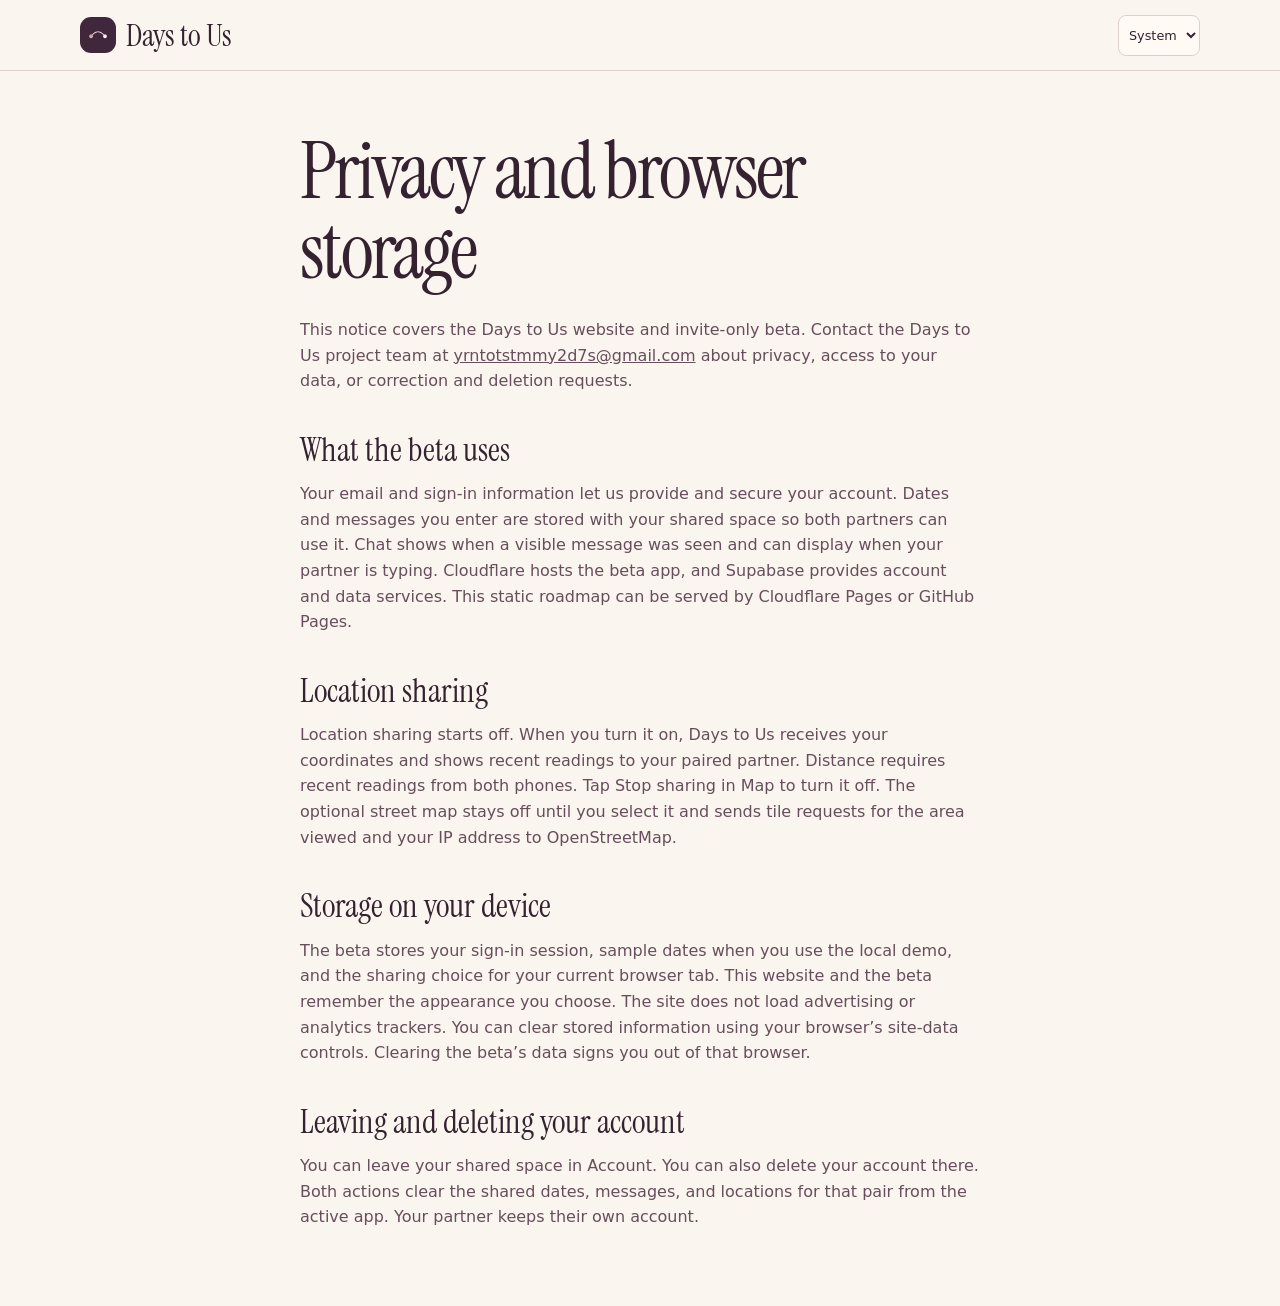
==== privacy.html @ bbaaae5e "Publish the Days to Us roadmap" ====
<!doctype html>
<html lang="en">
<head>
  <meta charset="utf-8">
  <meta http-equiv="Content-Security-Policy" content="default-src 'none'; script-src 'self'; style-src 'self'; img-src 'self'; font-src 'self'; base-uri 'none'; form-action 'none'">
  <meta name="referrer" content="no-referrer">
  <meta name="viewport" content="width=device-width, initial-scale=1">
  <meta name="theme-color" content="#faf5ee">
  <title>Privacy and browser storage · Days to Us</title>
  <link rel="icon" href="assets/icon.png">
  <link rel="stylesheet" href="styles.css">
  <script src="roadmap.js" defer></script>
</head>
<body>
  <header class="site-header">
    <div class="shell site-header-inner">
      <a class="brand" href="./"><img src="assets/icon.png" width="36" height="36" alt="">Days to Us</a>
      <select class="appearance" aria-label="Appearance" hidden>
        <option value="system">System</option>
        <option value="light">Light</option>
        <option value="dark">Dark</option>
      </select>
    </div>
  </header>
  <main class="shell policy">
    <h1>Privacy and browser storage</h1>
    <p>This notice covers the Days to Us website and invite-only beta. Contact the Days to Us project team at <a href="mailto:yrntotstmmy2d7s@gmail.com">yrntotstmmy2d7s@gmail.com</a> about privacy, access to your data, or correction and deletion requests.</p>
    <h2>What the beta uses</h2>
    <p>Your email and sign-in information let us provide and secure your account. Dates and messages you enter are stored with your shared space so both partners can use it. Chat shows when a visible message was seen and can display when your partner is typing. Cloudflare hosts the beta app, and Supabase provides account and data services. This static roadmap can be served by Cloudflare Pages or GitHub Pages.</p>
    <h2>Location sharing</h2>
    <p>Location sharing starts off. When you turn it on, Days to Us receives your coordinates and shows recent readings to your paired partner. Distance requires recent readings from both phones. Tap Stop sharing in Map to turn it off. The optional street map stays off until you select it and sends tile requests for the area viewed and your IP address to OpenStreetMap.</p>
    <h2>Storage on your device</h2>
    <p>The beta stores your sign-in session, sample dates when you use the local demo, and the sharing choice for your current browser tab. This website and the beta remember the appearance you choose. The site does not load advertising or analytics trackers. You can clear stored information using your browser’s site-data controls. Clearing the beta’s data signs you out of that browser.</p>
    <h2>Leaving and deleting your account</h2>
    <p>You can leave your shared space in Account. You can also delete your account there. Both actions clear the shared dates, messages, and locations for that pair from the active app. Your partner keeps their own account.</p>
  </main>
</body>
</html>
---- styles.css ----
@font-face {
  font-family: 'Instrument Serif';
  src: url('assets/instrument-serif.ttf') format('truetype');
  font-style: normal;
  font-display: swap;
}

@font-face {
  font-family: 'Instrument Serif';
  src: url('assets/instrument-serif-italic.ttf') format('truetype');
  font-style: italic;
  font-display: swap;
}

:root {
  color-scheme: light;
  --paper: #faf5ee;
  --light: #fffaf4;
  --ink: #352231;
  --plum: #43253e;
  --rose: #8b435c;
  --muted: #674e5d;
  --line: #deced0;
  --on-plum: #fffaf4;
  --display: 'Instrument Serif', Georgia, serif;
  background: var(--paper);
  color: var(--ink);
  font-family: Inter, system-ui, -apple-system, sans-serif;
  line-height: 1.6;
}

:root[data-theme='dark'] {
  color-scheme: dark;
  --paper: #17141c;
  --light: #211c28;
  --ink: #f3e8f2;
  --plum: #603d63;
  --rose: #e4a9c7;
  --muted: #c7b5cb;
  --line: #503f56;
}

* { box-sizing: border-box; }
html { scroll-behavior: smooth; }
body { margin: 0; }
section[id] { scroll-margin-top: 98px; }
img { display: block; max-width: 100%; }
a { color: inherit; }
button { font: inherit; }
[hidden] { display: none !important; }
:focus-visible { outline: 3px solid #a65b73; outline-offset: 4px; }
::selection { color: var(--plum); background: #edced9; }

.shell { width: min(1120px, calc(100% - 64px)); margin-inline: auto; }
.skip-link { position: fixed; top: 12px; left: 12px; transform: translateY(-160%); z-index: 3; background: var(--light); padding: 12px; }
.skip-link:focus { transform: none; }
.site-header { position: sticky; top: 0; z-index: 2; border-bottom: 1px solid var(--line); background: #faf5eef5; }
.site-header-inner { display: flex; align-items: center; justify-content: space-between; min-height: 70px; gap: 24px; }
.brand { display: inline-flex; gap: 10px; align-items: center; font: 31px/1 var(--display); text-decoration: none; white-space: nowrap; }
.brand img { border-radius: 11px; }
nav { display: flex; gap: 33px; }
nav a, .header-link, .simple-link, .footer-beta { font-size: .89rem; font-weight: 650; text-decoration: none; white-space: nowrap; }
nav a:hover, .simple-link:hover, .footer-beta:hover { text-decoration: underline; text-underline-offset: .25em; }
.header-link { border: 1px solid #cdb6bf; border-radius: 100px; padding: 9px 15px; }
.header-link:hover { background: #efe0e0; }
.header-actions { display: flex; gap: 9px; align-items: center; }
.appearance { font: inherit; color: var(--ink); background: var(--light); border: 1px solid var(--line); border-radius: 8px; font-size: .8rem; min-height: 41px; padding-inline: 6px; }
.header-link span, .footer-beta span, .hero-links span { margin-left: 5px; }

.hero { display: grid; grid-template-columns: 1fr 1.02fr; gap: clamp(30px, 5vw, 76px); align-items: center; padding-block: 70px 78px; }
.eyebrow { margin: 0 0 21px; color: var(--rose); font-size: .76rem; font-weight: 700; letter-spacing: .085em; text-transform: uppercase; }
.live-dot { display: inline-block; width: 8px; height: 8px; margin-right: 4px; border-radius: 50%; background: #ab6579; }
h1, h2, h3, p { margin-top: 0; }
h1, h2, h3 { font-family: var(--display); font-weight: 400; }
h1 { font-size: clamp(5rem, 10vw, 9.15rem); line-height: .82; letter-spacing: -.033em; margin-bottom: 26px; }
h1 em { color: var(--rose); font-weight: 400; }
.intro { max-width: 420px; color: var(--muted); font-size: clamp(1rem, 1.48vw, 1.24rem); margin-bottom: 28px; }
.hero-links { display: flex; flex-wrap: wrap; gap: 14px 22px; align-items: center; }
.button { display: inline-block; background: var(--plum); color: var(--light); padding: 13px 18px; border-radius: 100px; font-size: .89rem; font-weight: 650; text-decoration: none; transition: background-color 160ms ease; }
.button:hover { background: #603556; }
.simple-link { color: var(--plum); padding-block: 9px; }

.hero-visual {
  min-width: 0;
  min-height: 588px;
  position: relative;
  isolation: isolate;
  display: grid;
  place-items: center;
  align-content: center;
  gap: 19px;
  margin: 0;
  padding: 27px 16px 24px;
  overflow: hidden;
  border: 1px solid #e5cfd2;
  border-radius: 18px 104px 18px 18px;
  background: radial-gradient(ellipse at 24% 28%, #fbf1e9 0, #f4e4e7 56%, #ebd2da 100%);
}
.preview-controls { display: flex; flex-wrap: wrap; justify-content: center; gap: 4px; padding: 4px; border: 1px solid #ddc5cd; border-radius: 100px; background: #fffaf4c9; }
.preview-controls button { min-height: 42px; padding-inline: 15px; border: 0; border-radius: 100px; background: transparent; color: var(--plum); cursor: pointer; font-size: .83rem; font-weight: 650; transition: background-color 160ms ease; }
.preview-controls button[aria-pressed='true'] { color: var(--light); background: var(--plum); }
.preview-controls button:hover:not([aria-pressed='true']) { background: #f1e1e6; }
.preview-panel { display: grid; justify-items: center; gap: 13px; width: 100%; margin: 0; animation: preview-in 220ms ease-out; }
.phone { width: min(197px, 75%); border: 5px solid var(--plum); border-radius: 25px; overflow: hidden; background: var(--paper); box-shadow: 0 16px 35px #43253e29, 0 3px 8px #43253e25; }
.phone img { width: 100%; height: auto; }
.rings { position: absolute; width: 534px; aspect-ratio: 1; left: 66%; top: 51%; transform: translate(-50%,-50%); z-index: -1; pointer-events: none; }
.rings span { position: absolute; inset: 30px; border: 1px solid #a36c896b; border-radius: 50%; }
.rings span:nth-child(2) { inset: 67px; }
.rings::after { content: ''; position: absolute; left: 25%; bottom: 12%; width: 9px; height: 9px; border-radius: 50%; background: #99627b; }
figcaption { font-size: .76rem; font-weight: 600; color: var(--muted); text-align: center; }

@keyframes preview-in {
  from { opacity: 0; transform: translateY(5px); }
  to { opacity: 1; transform: none; }
}

.built { background: var(--plum); color: var(--light); padding-block: 66px 76px; }
.section-title { display: flex; justify-content: space-between; align-items: end; gap: 20px 32px; margin-bottom: 33px; }
.section-title h2 { margin-bottom: 0; font-size: clamp(3.6rem, 7vw, 6rem); line-height: .95; letter-spacing: -.02em; }
.section-title p { max-width: 350px; margin: 0; color: var(--muted); }
.built .section-title p, .feature-grid p { color: #e9d5de; }
.feature-grid { display: grid; grid-template-columns: repeat(3, 1fr); border: solid #86637b; border-width: 1px 0; }
.feature-grid article { padding: 26px 25px; }
.feature-grid article:not(:nth-child(3n)) { border-right: 1px solid #86637b; }
.feature-grid article:nth-child(n+4) { border-top: 1px solid #86637b; }
.feature-grid article:nth-child(3n+1) { padding-left: 0; }
.feature-grid h3, .milestone h3 { margin-bottom: 5px; font-size: 2rem; line-height: 1.1; }
.feature-grid p, .milestone p { margin-bottom: 0; font-size: .94rem; }

.roadmap { padding-block: 72px 88px; }
.roadmap-toolbar { display: flex; align-items: center; justify-content: space-between; flex-wrap: wrap; gap: 10px 16px; margin-bottom: 19px; }
.filters { display: flex; flex-wrap: wrap; align-items: center; gap: 7px; }
.filters button { min-height: 44px; min-width: 54px; border: 1px solid var(--line); border-radius: 100px; cursor: pointer; padding: 6px 16px; font-size: .87rem; font-weight: 650; color: var(--ink); background: transparent; transition: background-color 160ms ease; }
.filters button[aria-pressed='true'] { background: var(--plum); color: var(--light); border-color: var(--plum); }
.filters button:hover:not([aria-pressed='true']) { background: #f0e1e3; }
.filter-count { color: var(--muted); font-size: .8rem; font-weight: 600; margin: 0; }
.filter-count:empty { display: none; }
.roadmap-list { border: 1px solid var(--line); border-radius: 14px; background: var(--light); }
.milestone { display: grid; grid-template-columns: 104px 1fr; align-items: start; gap: 18px; padding: 22px 23px; }
.milestone:not([hidden]) ~ .milestone:not([hidden]) { border-top: 1px solid var(--line); }
.milestone p { color: var(--muted); }
.stage { justify-self: start; margin-top: 3px; padding: 4px 13px; border-radius: 100px; font-size: .72rem; font-weight: 750; letter-spacing: .045em; text-transform: uppercase; }
.stage-live { background: #e6eadc; color: #354631; }
.stage-next { background: #f0dce4; color: #6f354e; }
.stage-later { background: #e9e1ec; color: #58415e; }
.site-footer { border-top: 1px solid var(--line); background: #f4e9df; }
.footer-inner { display: flex; align-items: center; justify-content: space-between; min-height: 90px; gap: 16px; }
.footer-links { display: flex; align-items: center; flex-wrap: wrap; gap: 9px 22px; }
.policy { max-width: min(680px, calc(100% - 36px)); padding-block: 60px; }
.policy h1 { font-size: clamp(3rem, 9vw, 5rem); line-height: 1; }
.policy h2 { margin-top: 30px; margin-bottom: 5px; font-size: 2.05rem; }
.policy p { color: var(--muted); }

[data-theme='dark'] .site-header { background: #17141cf5; }
[data-theme='dark'] .header-link { border-color: var(--line); }
[data-theme='dark'] .header-link:hover,
[data-theme='dark'] .filters button:hover:not([aria-pressed='true']),
[data-theme='dark'] .preview-controls button:hover:not([aria-pressed='true']) { background: #35273d; }
[data-theme='dark'] .button,
[data-theme='dark'] .filters button[aria-pressed='true'],
[data-theme='dark'] .preview-controls button[aria-pressed='true'] { color: var(--on-plum); }
[data-theme='dark'] .simple-link,
[data-theme='dark'] .preview-controls button:not([aria-pressed='true']) { color: var(--ink); }
[data-theme='dark'] .hero-visual { border-color: var(--line); background: radial-gradient(ellipse at 24% 28%, #392a42, #2d2135 68%, #271e2e); }
[data-theme='dark'] .preview-controls { background: #211c28e8; border-color: var(--line); }
[data-theme='dark'] .rings span { border-color: #b184a060; }
[data-theme='dark'] .built { color: var(--ink); background: #261b2b; }
[data-theme='dark'] .site-footer { background: #211c28; }
[data-theme='dark'] .stage-live { color: #d3e7cb; background: #344337; }
[data-theme='dark'] .stage-next { color: #f3cbdf; background: #503447; }
[data-theme='dark'] .stage-later { color: #e3d6ed; background: #41344a; }

@media (max-width: 880px) {
  .hero-visual { min-height: 530px; }
  .phone { width: min(180px, 78%); }
  .hero { gap: 30px; }
}

@media (max-width: 660px) {
  .shell { width: calc(100% - 36px); }
  section[id] { scroll-margin-top: 80px; }
  .site-header-inner { min-height: 64px; gap: 12px; }
  .site-header .brand { font-size: 27px; gap: 7px; }
  .site-header .brand img { width: 29px; height: 29px; border-radius: 8px; }
  .site-header nav { display: none; }
  .header-actions { gap: 5px; }
  .header-link { padding-inline: 9px; }
  .header-link span { display: none; }
  .hero { grid-template-columns: 1fr; padding-block: 44px 52px; }
  h1 { font-size: clamp(4.7rem, 16vw, 6.7rem); }
  .hero-visual { min-height: 476px; padding-block: 19px; border-top-right-radius: 68px; }
  .phone { width: min(166px, 75%); }
  .section-title { flex-direction: column; align-items: start; }
  .built, .roadmap { padding-block: 52px; }
  .feature-grid { grid-template-columns: 1fr; }
  .feature-grid article, .feature-grid article:not(:nth-child(3n)), .feature-grid article:nth-child(3n+1) { padding: 20px 0; border-right: 0; }
  .feature-grid article + article { border-top: 1px solid #86637b; }
  .milestone { grid-template-columns: 61px 1fr; gap: 10px; padding: 17px 12px; }
  .stage { padding-inline: 8px; }
  .milestone h3 { font-size: 1.82rem; }
  .footer-inner { flex-wrap: wrap; padding-block: 22px; }
}

@media (prefers-reduced-motion: reduce) {
  html { scroll-behavior: auto; }
  .preview-panel { animation: none; }
  .button, .filters button, .preview-controls button { transition: none; }
}
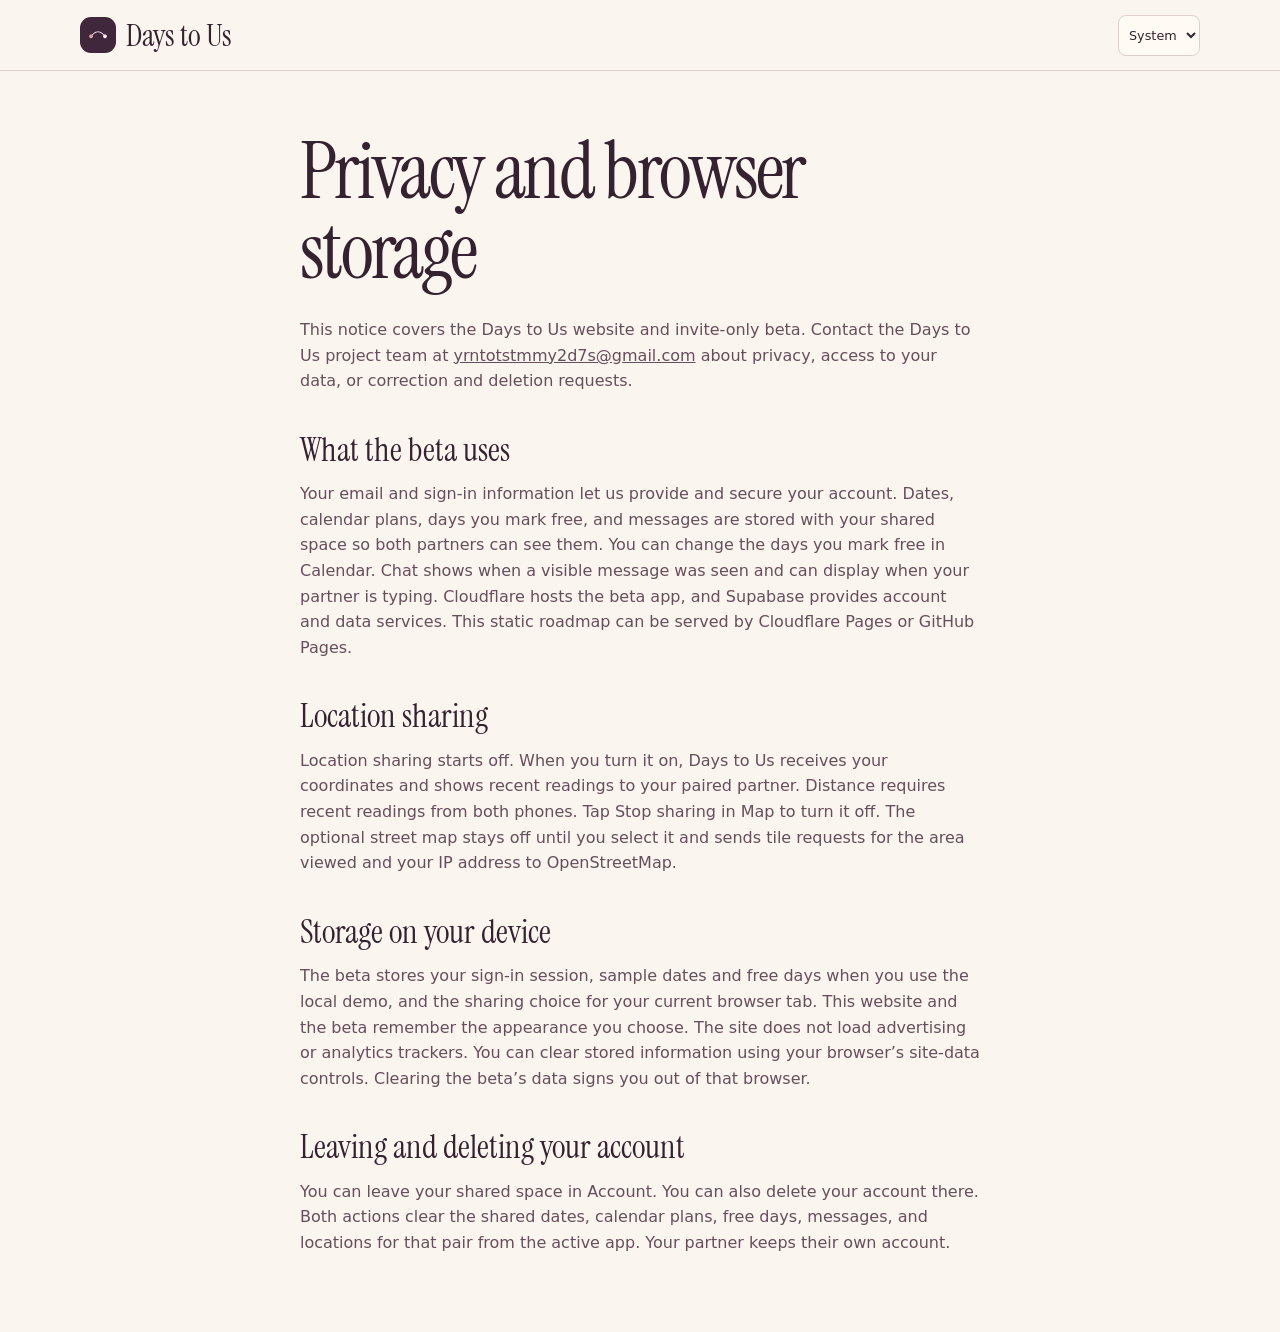
==== commit e5fab8bf: "Describe shared calendar and free time data" ====
--- a/privacy.html
+++ b/privacy.html
@@ -26,13 +26,13 @@
     <h1>Privacy and browser storage</h1>
     <p>This notice covers the Days to Us website and invite-only beta. Contact the Days to Us project team at <a href="mailto:yrntotstmmy2d7s@gmail.com">yrntotstmmy2d7s@gmail.com</a> about privacy, access to your data, or correction and deletion requests.</p>
     <h2>What the beta uses</h2>
-    <p>Your email and sign-in information let us provide and secure your account. Dates and messages you enter are stored with your shared space so both partners can use it. Chat shows when a visible message was seen and can display when your partner is typing. Cloudflare hosts the beta app, and Supabase provides account and data services. This static roadmap can be served by Cloudflare Pages or GitHub Pages.</p>
+    <p>Your email and sign-in information let us provide and secure your account. Dates, calendar plans, days you mark free, and messages are stored with your shared space so both partners can see them. You can change the days you mark free in Calendar. Chat shows when a visible message was seen and can display when your partner is typing. Cloudflare hosts the beta app, and Supabase provides account and data services. This static roadmap can be served by Cloudflare Pages or GitHub Pages.</p>
     <h2>Location sharing</h2>
     <p>Location sharing starts off. When you turn it on, Days to Us receives your coordinates and shows recent readings to your paired partner. Distance requires recent readings from both phones. Tap Stop sharing in Map to turn it off. The optional street map stays off until you select it and sends tile requests for the area viewed and your IP address to OpenStreetMap.</p>
     <h2>Storage on your device</h2>
-    <p>The beta stores your sign-in session, sample dates when you use the local demo, and the sharing choice for your current browser tab. This website and the beta remember the appearance you choose. The site does not load advertising or analytics trackers. You can clear stored information using your browser’s site-data controls. Clearing the beta’s data signs you out of that browser.</p>
+    <p>The beta stores your sign-in session, sample dates and free days when you use the local demo, and the sharing choice for your current browser tab. This website and the beta remember the appearance you choose. The site does not load advertising or analytics trackers. You can clear stored information using your browser’s site-data controls. Clearing the beta’s data signs you out of that browser.</p>
     <h2>Leaving and deleting your account</h2>
-    <p>You can leave your shared space in Account. You can also delete your account there. Both actions clear the shared dates, messages, and locations for that pair from the active app. Your partner keeps their own account.</p>
+    <p>You can leave your shared space in Account. You can also delete your account there. Both actions clear the shared dates, calendar plans, free days, messages, and locations for that pair from the active app. Your partner keeps their own account.</p>
   </main>
 </body>
 </html>
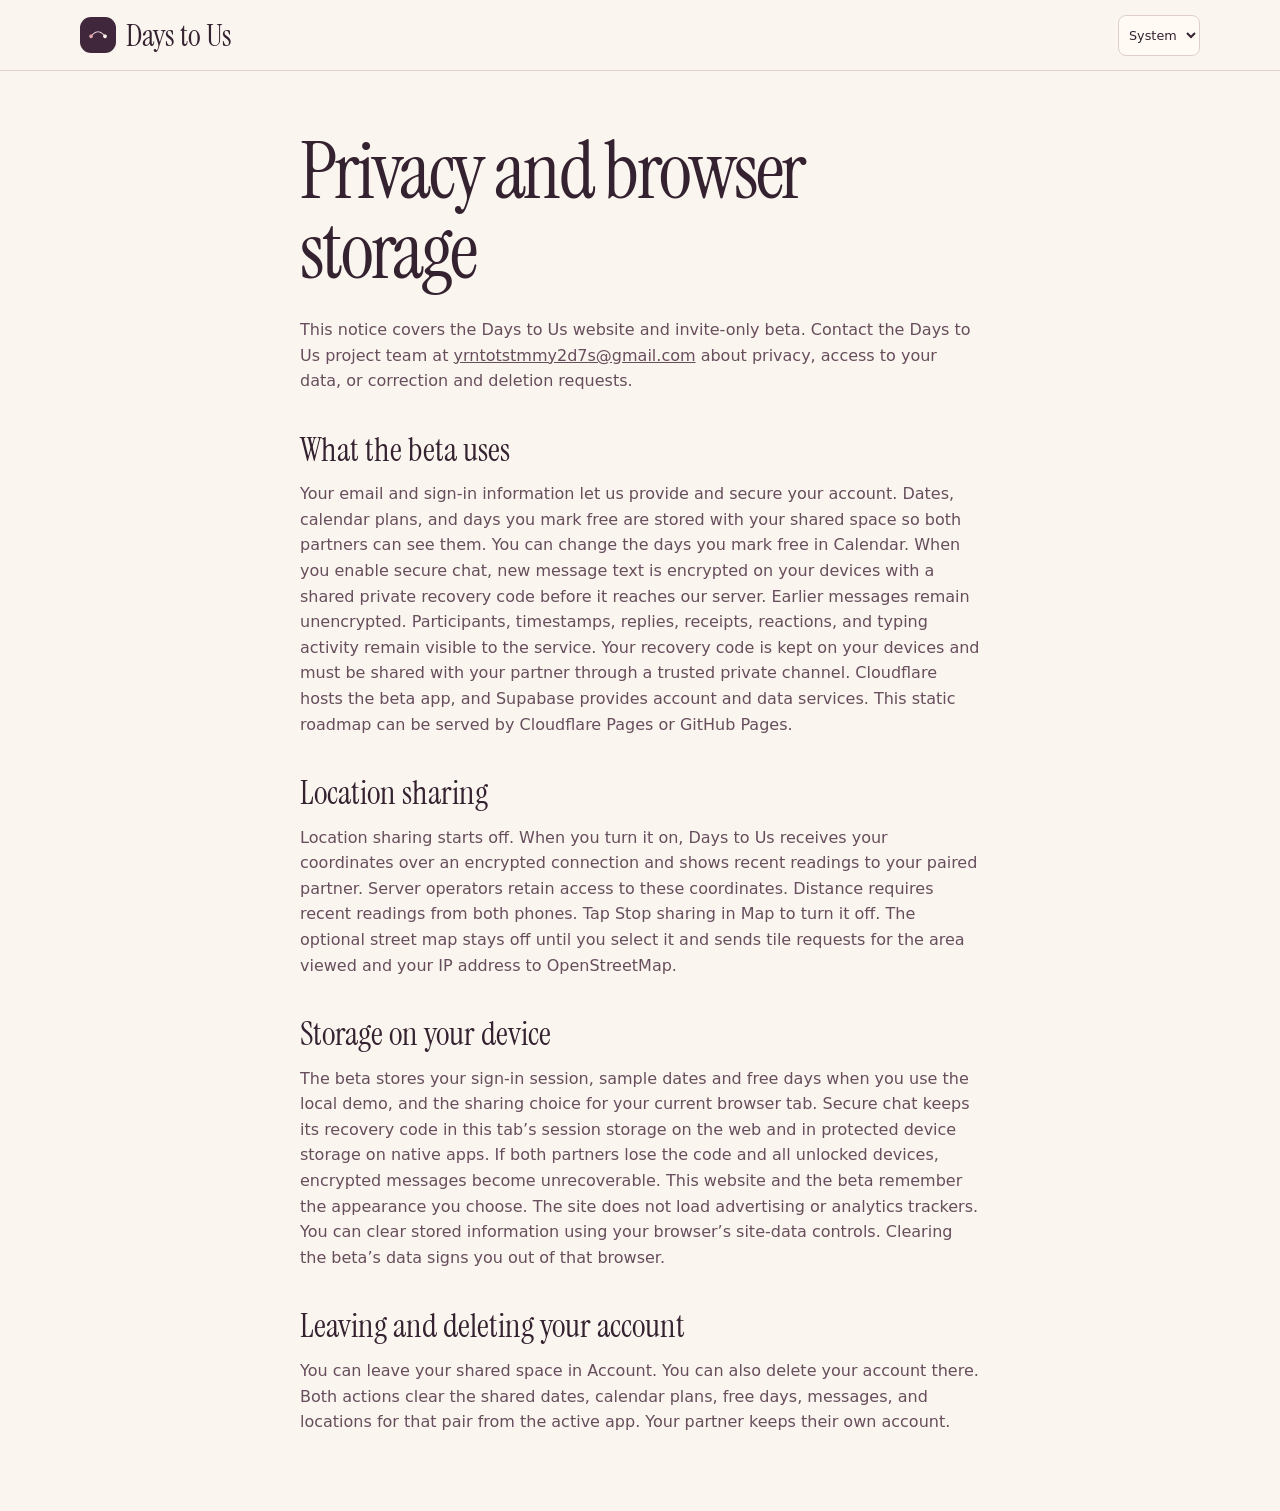
==== commit 3962207c: "Explain secure chat and device recovery" ====
--- a/privacy.html
+++ b/privacy.html
@@ -26,11 +26,11 @@
     <h1>Privacy and browser storage</h1>
     <p>This notice covers the Days to Us website and invite-only beta. Contact the Days to Us project team at <a href="mailto:yrntotstmmy2d7s@gmail.com">yrntotstmmy2d7s@gmail.com</a> about privacy, access to your data, or correction and deletion requests.</p>
     <h2>What the beta uses</h2>
-    <p>Your email and sign-in information let us provide and secure your account. Dates, calendar plans, days you mark free, and messages are stored with your shared space so both partners can see them. You can change the days you mark free in Calendar. Chat shows when a visible message was seen and can display when your partner is typing. Cloudflare hosts the beta app, and Supabase provides account and data services. This static roadmap can be served by Cloudflare Pages or GitHub Pages.</p>
+    <p>Your email and sign-in information let us provide and secure your account. Dates, calendar plans, and days you mark free are stored with your shared space so both partners can see them. You can change the days you mark free in Calendar. When you enable secure chat, new message text is encrypted on your devices with a shared private recovery code before it reaches our server. Earlier messages remain unencrypted. Participants, timestamps, replies, receipts, reactions, and typing activity remain visible to the service. Your recovery code is kept on your devices and must be shared with your partner through a trusted private channel. Cloudflare hosts the beta app, and Supabase provides account and data services. This static roadmap can be served by Cloudflare Pages or GitHub Pages.</p>
     <h2>Location sharing</h2>
-    <p>Location sharing starts off. When you turn it on, Days to Us receives your coordinates and shows recent readings to your paired partner. Distance requires recent readings from both phones. Tap Stop sharing in Map to turn it off. The optional street map stays off until you select it and sends tile requests for the area viewed and your IP address to OpenStreetMap.</p>
+    <p>Location sharing starts off. When you turn it on, Days to Us receives your coordinates over an encrypted connection and shows recent readings to your paired partner. Server operators retain access to these coordinates. Distance requires recent readings from both phones. Tap Stop sharing in Map to turn it off. The optional street map stays off until you select it and sends tile requests for the area viewed and your IP address to OpenStreetMap.</p>
     <h2>Storage on your device</h2>
-    <p>The beta stores your sign-in session, sample dates and free days when you use the local demo, and the sharing choice for your current browser tab. This website and the beta remember the appearance you choose. The site does not load advertising or analytics trackers. You can clear stored information using your browser’s site-data controls. Clearing the beta’s data signs you out of that browser.</p>
+    <p>The beta stores your sign-in session, sample dates and free days when you use the local demo, and the sharing choice for your current browser tab. Secure chat keeps its recovery code in this tab’s session storage on the web and in protected device storage on native apps. If both partners lose the code and all unlocked devices, encrypted messages become unrecoverable. This website and the beta remember the appearance you choose. The site does not load advertising or analytics trackers. You can clear stored information using your browser’s site-data controls. Clearing the beta’s data signs you out of that browser.</p>
     <h2>Leaving and deleting your account</h2>
     <p>You can leave your shared space in Account. You can also delete your account there. Both actions clear the shared dates, calendar plans, free days, messages, and locations for that pair from the active app. Your partner keeps their own account.</p>
   </main>
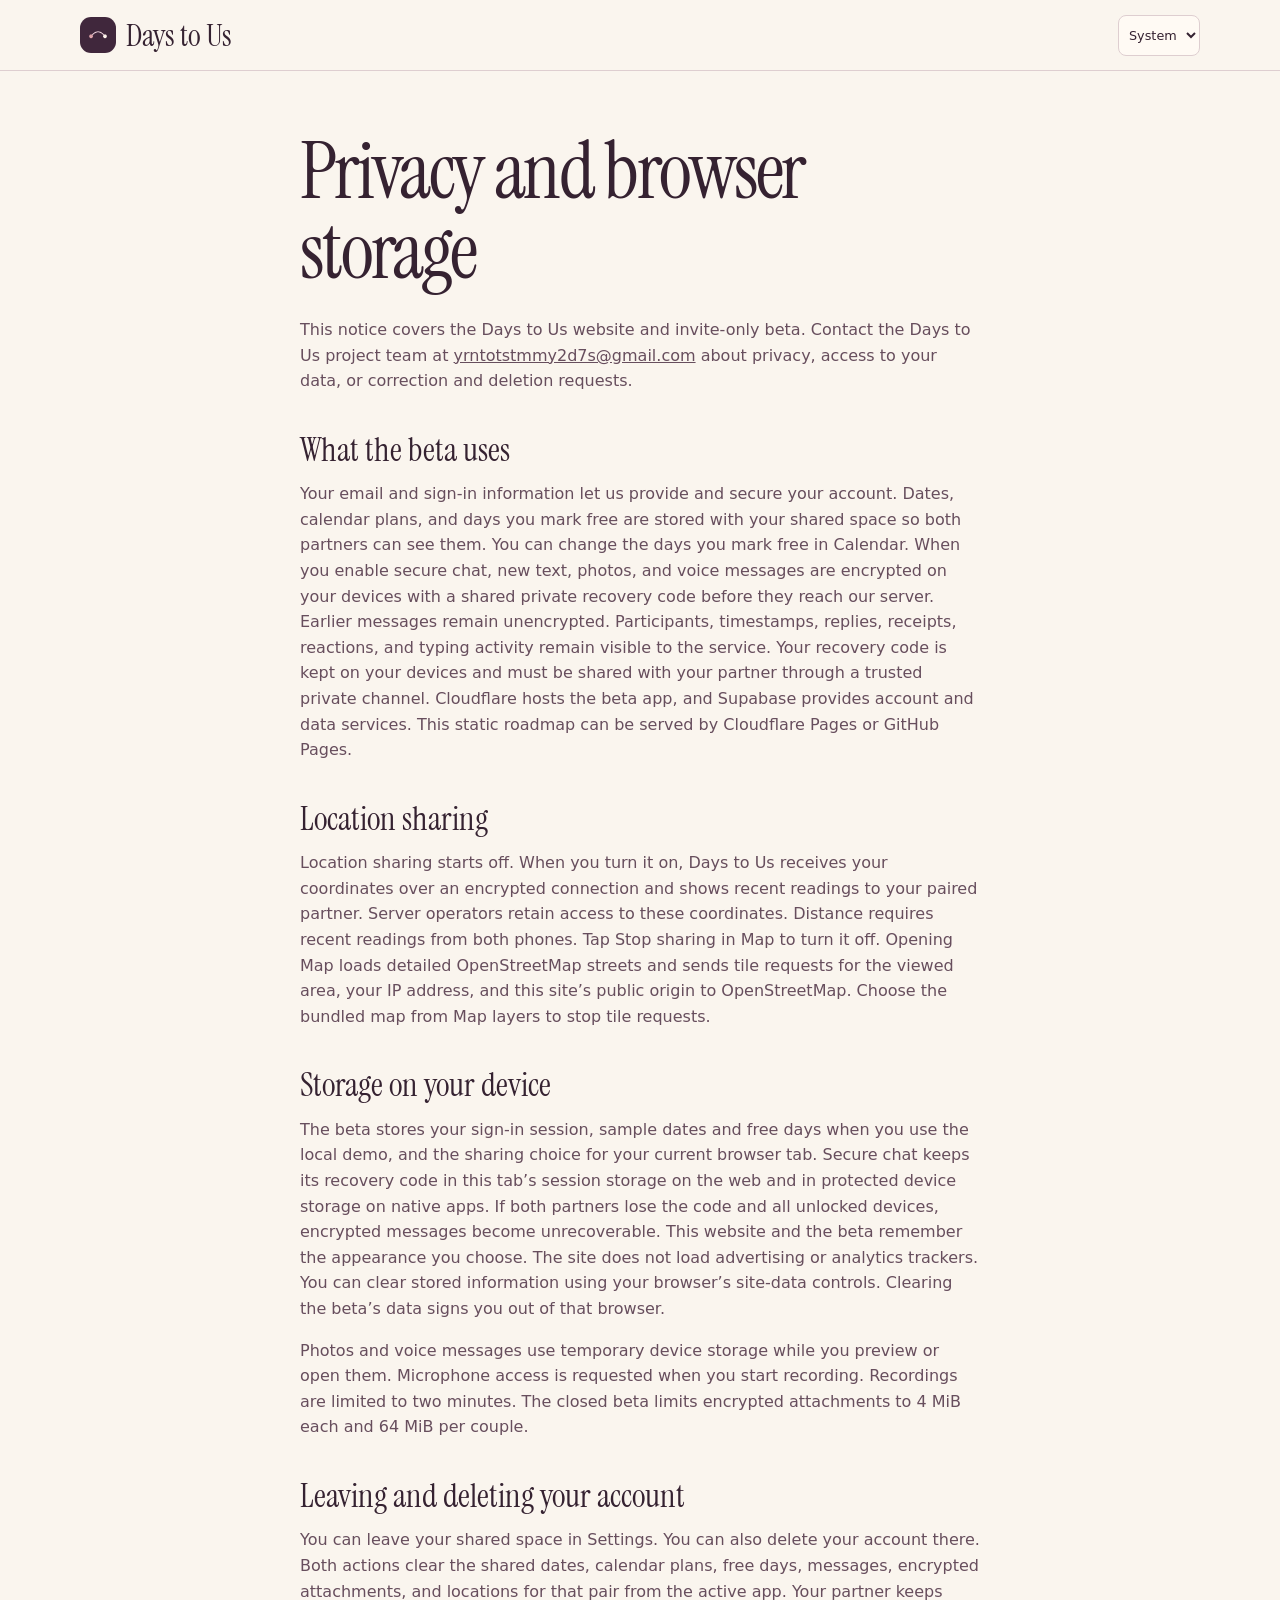
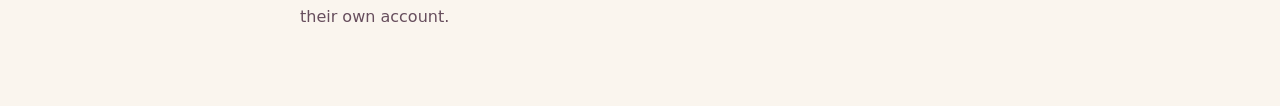
==== commit f6e1b72a: "Describe encrypted media and detailed map data use" ====
--- a/privacy.html
+++ b/privacy.html
@@ -26,13 +26,14 @@
     <h1>Privacy and browser storage</h1>
     <p>This notice covers the Days to Us website and invite-only beta. Contact the Days to Us project team at <a href="mailto:yrntotstmmy2d7s@gmail.com">yrntotstmmy2d7s@gmail.com</a> about privacy, access to your data, or correction and deletion requests.</p>
     <h2>What the beta uses</h2>
-    <p>Your email and sign-in information let us provide and secure your account. Dates, calendar plans, and days you mark free are stored with your shared space so both partners can see them. You can change the days you mark free in Calendar. When you enable secure chat, new message text is encrypted on your devices with a shared private recovery code before it reaches our server. Earlier messages remain unencrypted. Participants, timestamps, replies, receipts, reactions, and typing activity remain visible to the service. Your recovery code is kept on your devices and must be shared with your partner through a trusted private channel. Cloudflare hosts the beta app, and Supabase provides account and data services. This static roadmap can be served by Cloudflare Pages or GitHub Pages.</p>
+    <p>Your email and sign-in information let us provide and secure your account. Dates, calendar plans, and days you mark free are stored with your shared space so both partners can see them. You can change the days you mark free in Calendar. When you enable secure chat, new text, photos, and voice messages are encrypted on your devices with a shared private recovery code before they reach our server. Earlier messages remain unencrypted. Participants, timestamps, replies, receipts, reactions, and typing activity remain visible to the service. Your recovery code is kept on your devices and must be shared with your partner through a trusted private channel. Cloudflare hosts the beta app, and Supabase provides account and data services. This static roadmap can be served by Cloudflare Pages or GitHub Pages.</p>
     <h2>Location sharing</h2>
-    <p>Location sharing starts off. When you turn it on, Days to Us receives your coordinates over an encrypted connection and shows recent readings to your paired partner. Server operators retain access to these coordinates. Distance requires recent readings from both phones. Tap Stop sharing in Map to turn it off. The optional street map stays off until you select it and sends tile requests for the area viewed and your IP address to OpenStreetMap.</p>
+    <p>Location sharing starts off. When you turn it on, Days to Us receives your coordinates over an encrypted connection and shows recent readings to your paired partner. Server operators retain access to these coordinates. Distance requires recent readings from both phones. Tap Stop sharing in Map to turn it off. Opening Map loads detailed OpenStreetMap streets and sends tile requests for the viewed area, your IP address, and this site’s public origin to OpenStreetMap. Choose the bundled map from Map layers to stop tile requests.</p>
     <h2>Storage on your device</h2>
     <p>The beta stores your sign-in session, sample dates and free days when you use the local demo, and the sharing choice for your current browser tab. Secure chat keeps its recovery code in this tab’s session storage on the web and in protected device storage on native apps. If both partners lose the code and all unlocked devices, encrypted messages become unrecoverable. This website and the beta remember the appearance you choose. The site does not load advertising or analytics trackers. You can clear stored information using your browser’s site-data controls. Clearing the beta’s data signs you out of that browser.</p>
+    <p>Photos and voice messages use temporary device storage while you preview or open them. Microphone access is requested when you start recording. Recordings are limited to two minutes. The closed beta limits encrypted attachments to 4 MiB each and 64 MiB per couple.</p>
     <h2>Leaving and deleting your account</h2>
-    <p>You can leave your shared space in Account. You can also delete your account there. Both actions clear the shared dates, calendar plans, free days, messages, and locations for that pair from the active app. Your partner keeps their own account.</p>
+    <p>You can leave your shared space in Settings. You can also delete your account there. Both actions clear the shared dates, calendar plans, free days, messages, encrypted attachments, and locations for that pair from the active app. Your partner keeps their own account.</p>
   </main>
 </body>
 </html>
